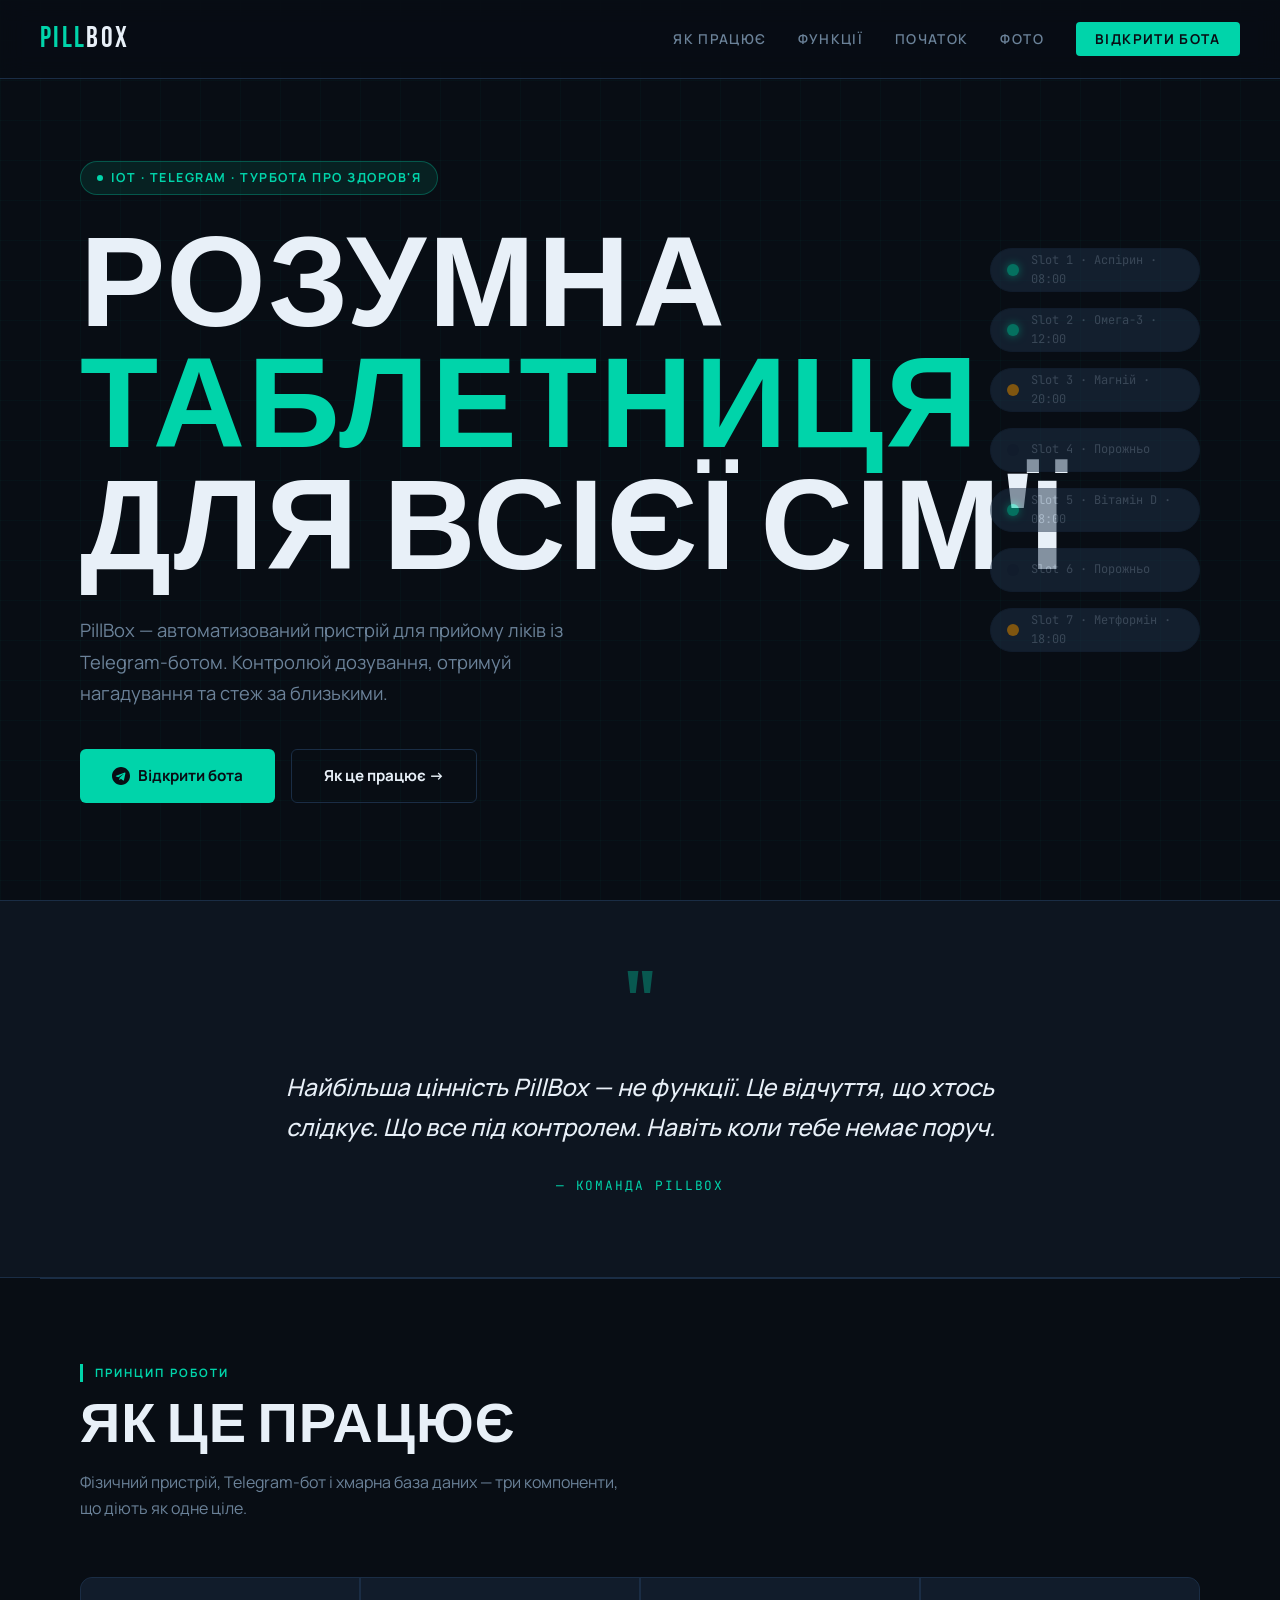
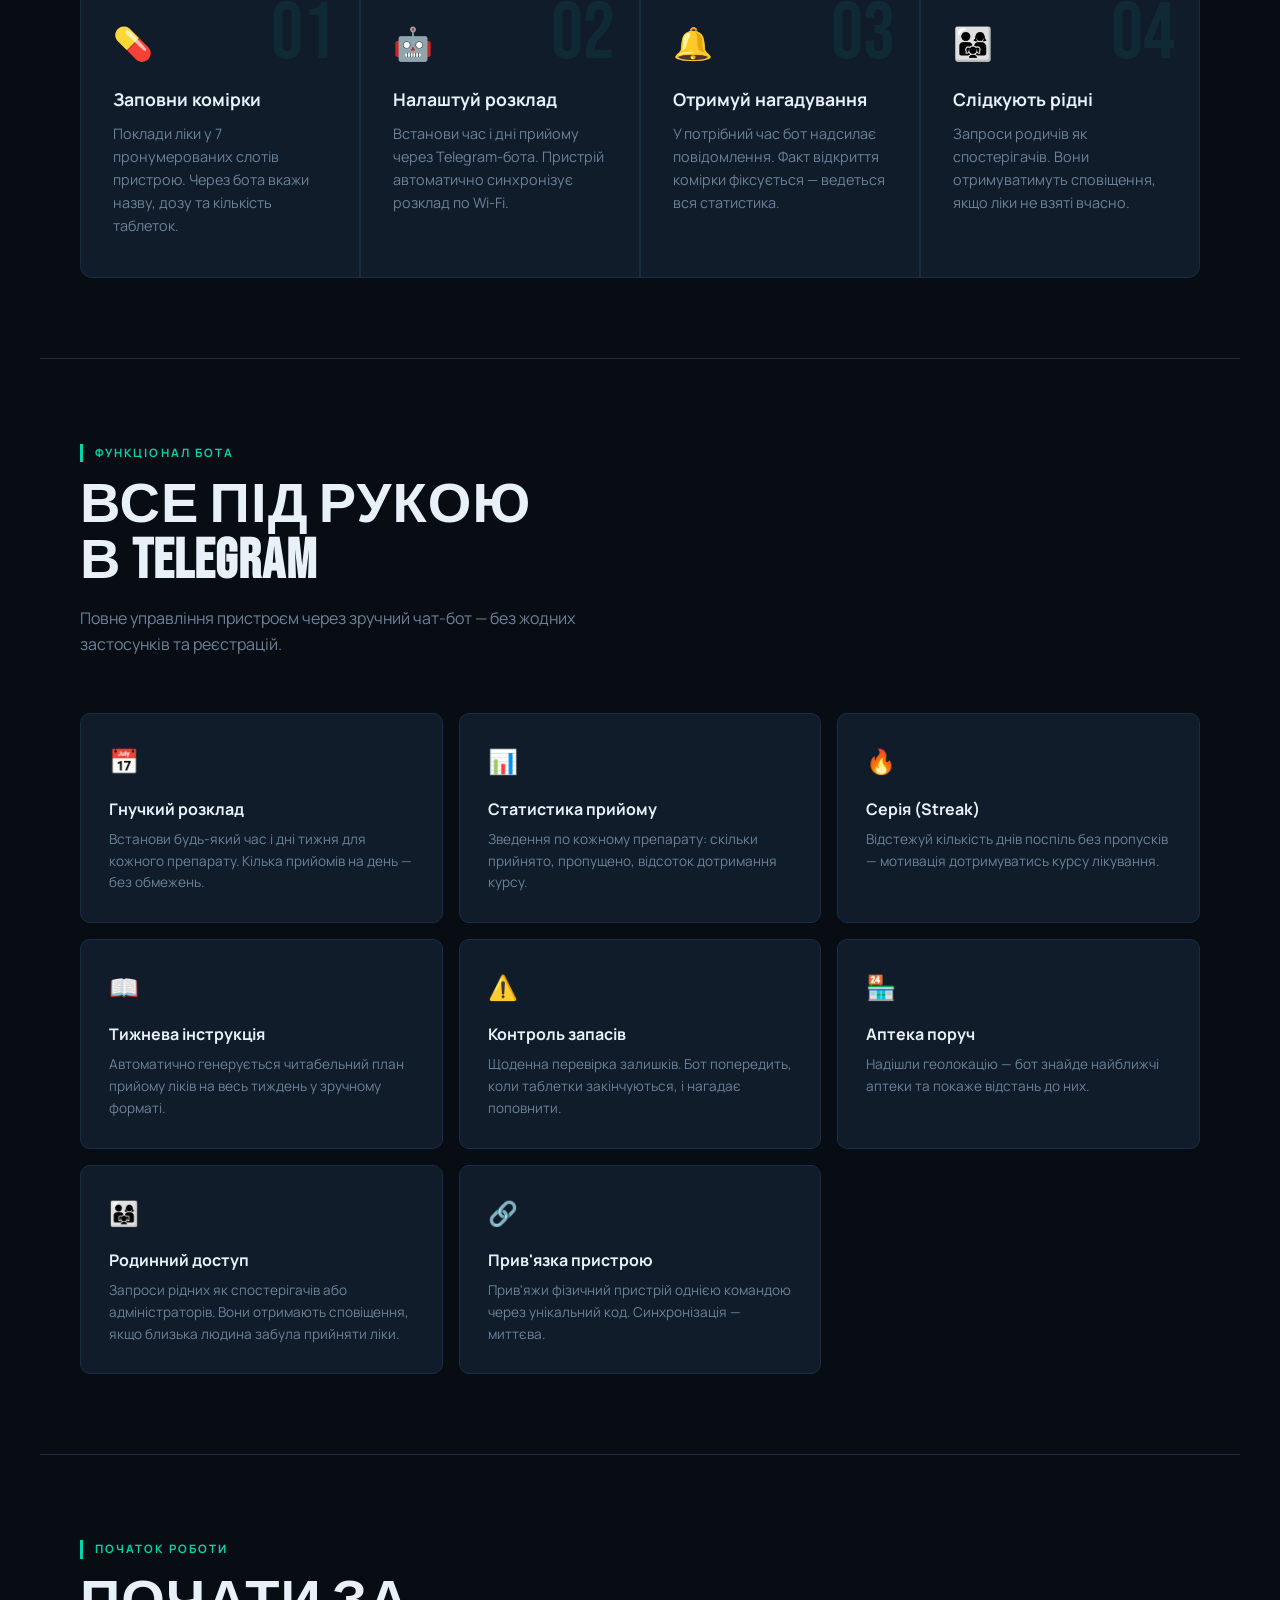
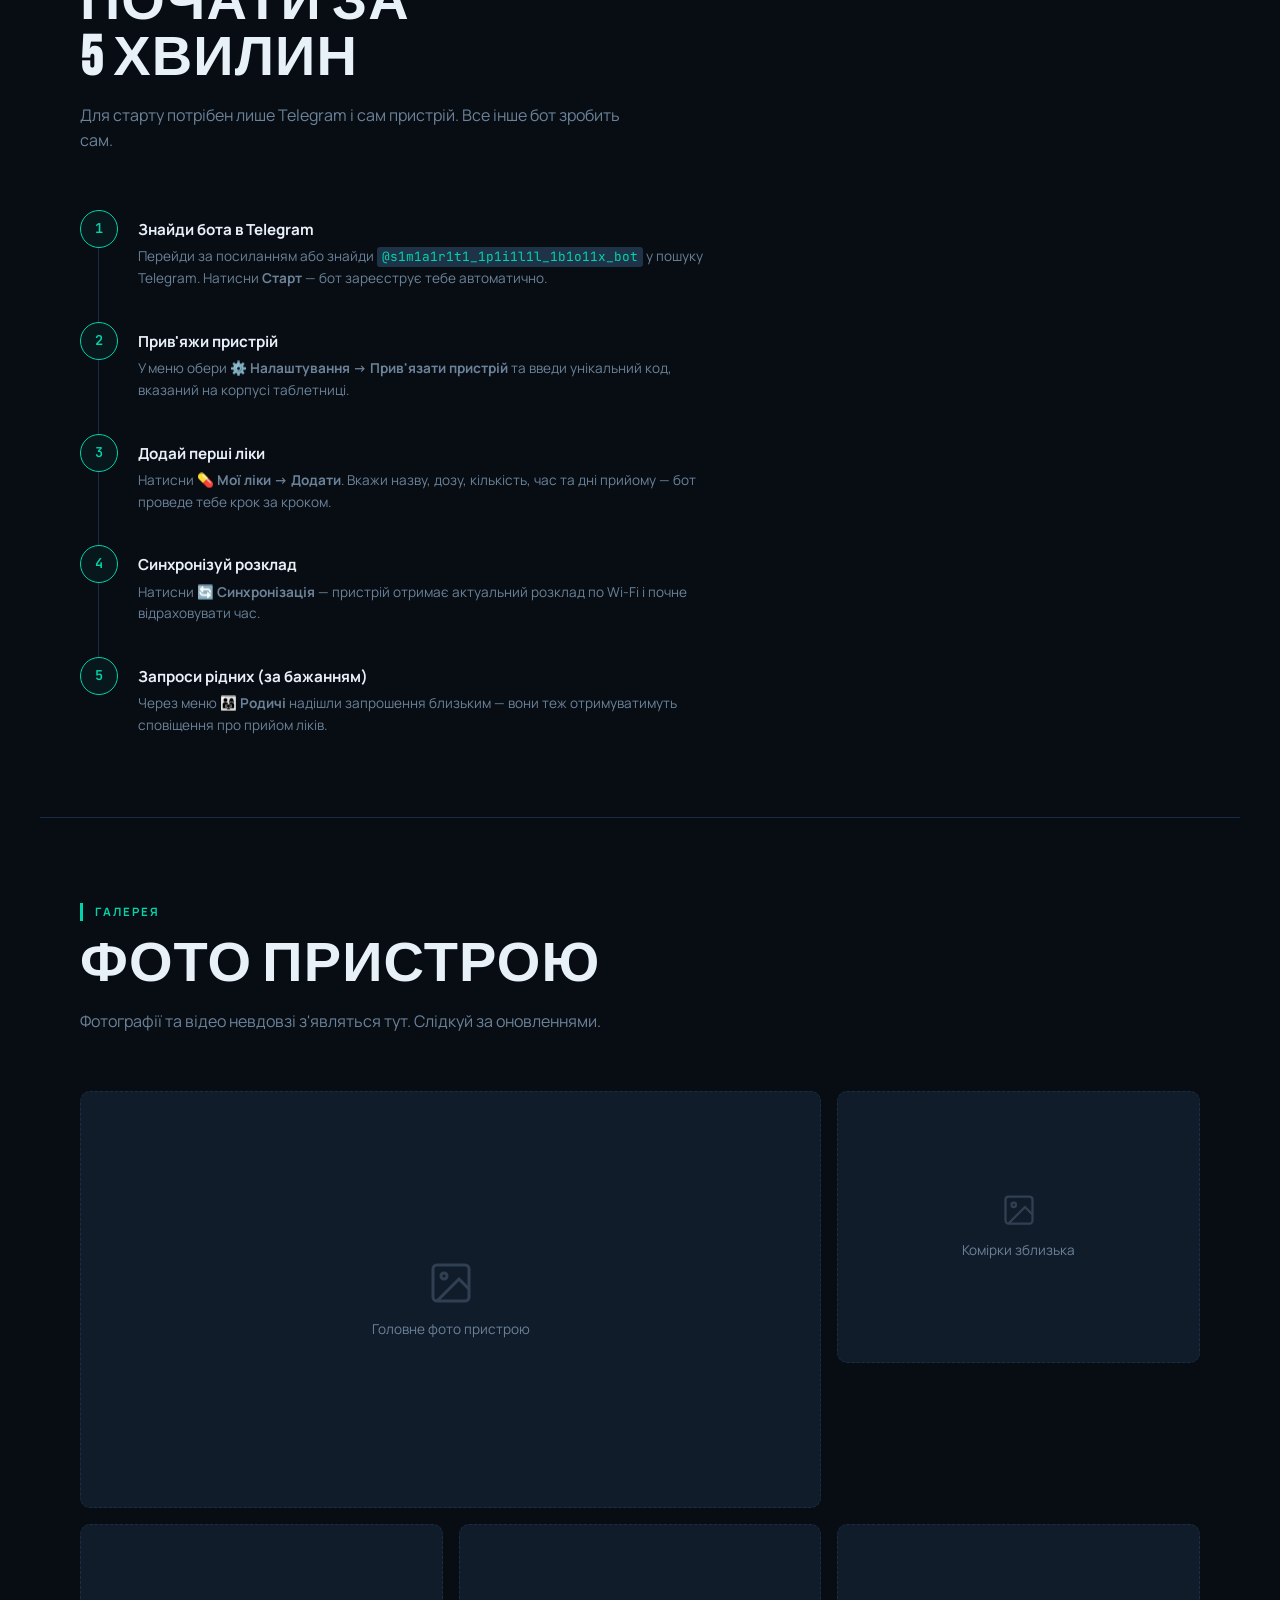
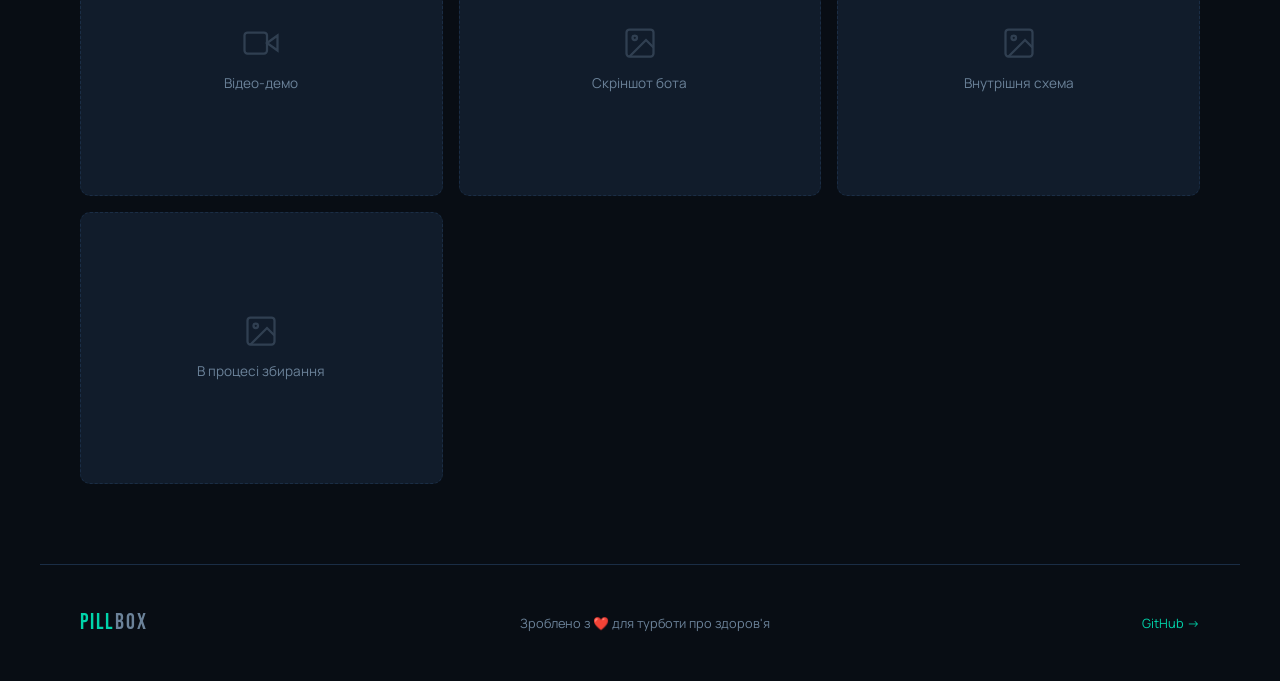
==== index.html @ a568e33c "сайт" ====
<!DOCTYPE html>
<html lang="uk">
<head>
<meta charset="UTF-8">
<meta name="viewport" content="width=device-width, initial-scale=1.0">
<title>PillBox — Розумна таблетниця</title>
<link href="https://fonts.googleapis.com/css2?family=Bebas+Neue&family=Manrope:wght@300;400;500;600;700;800&family=JetBrains+Mono:wght@400;600&display=swap" rel="stylesheet">
<link rel="stylesheet" href="style.css">
</head>
<body>

<!-- NAV -->
<nav>
  <a href="#" class="nav-logo">PILL<span>BOX</span></a>
  <ul>
    <li><a href="#how">Як працює</a></li>
    <li><a href="#features">Функції</a></li>
    <li><a href="#setup">Початок</a></li>
    <li><a href="#gallery">Фото</a></li>
    <li><a href="https://t.me/s1m1a1r1t1_1p1i1l1l_1b1o11x_bot" class="nav-cta">Відкрити бота</a></li>
  </ul>
</nav>

<!-- HERO -->
<div class="hero">
  <div class="hero-badge">IoT · Telegram · Турбота про здоров'я</div>
  <h1>РОЗУМНА<br><span class="accent">ТАБЛЕТНИЦЯ</span><br>ДЛЯ ВСІЄЇ СІМ'Ї</h1>
  <p class="hero-sub">PillBox — автоматизований пристрій для прийому ліків із Telegram-ботом. Контролюй дозування, отримуй нагадування та стеж за близькими.</p>
  <div class="hero-actions">
    <a href="https://t.me/s1m1a1r1t1_1p1i1l1l_1b1o11x_bot" class="btn btn-primary">
      <svg width="18" height="18" viewBox="0 0 24 24" fill="currentColor"><path d="M12 0C5.373 0 0 5.373 0 12s5.373 12 12 12 12-5.373 12-12S18.627 0 12 0zm5.894 8.221l-1.97 9.28c-.145.658-.537.818-1.084.508l-3-2.21-1.447 1.394c-.16.16-.295.295-.605.295l.213-3.053 5.56-5.023c.242-.213-.054-.333-.373-.12l-6.869 4.326-2.96-.924c-.643-.204-.657-.643.136-.953l11.57-4.461c.537-.194 1.006.131.833.941z"/></svg>
      Відкрити бота
    </a>
    <a href="#how" class="btn btn-outline">Як це працює →</a>
  </div>

  <div class="hero-visual">
    <div class="pill-slot"><div class="pill-dot active"></div> Slot 1 · Аспірин · 08:00</div>
    <div class="pill-slot"><div class="pill-dot active"></div> Slot 2 · Омега-3 · 12:00</div>
    <div class="pill-slot"><div class="pill-dot warn"></div> Slot 3 · Магній · 20:00</div>
    <div class="pill-slot"><div class="pill-dot empty"></div> Slot 4 · Порожньо</div>
    <div class="pill-slot"><div class="pill-dot active"></div> Slot 5 · Вітамін D · 08:00</div>
    <div class="pill-slot"><div class="pill-dot empty"></div> Slot 6 · Порожньо</div>
    <div class="pill-slot"><div class="pill-dot warn"></div> Slot 7 · Метформін · 18:00</div>
  </div>
</div>

<!-- QUOTE -->
<div class="quote-section">
  <div class="quote-inner reveal">
    <span class="quote-marks">"</span>
    <p class="quote-text">Найбільша цінність PillBox — не функції. Це відчуття, що хтось слідкує. Що все під контролем. Навіть коли тебе немає поруч.</p>
    <div class="quote-author">— Команда PillBox</div>
  </div>
</div>

<!-- HOW IT WORKS -->
<section id="how">
  <div class="reveal">
    <div class="section-label">Принцип роботи</div>
    <h2 class="section-title">ЯК ЦЕ ПРАЦЮЄ</h2>
    <p class="section-desc">Фізичний пристрій, Telegram-бот і хмарна база даних — три компоненти, що діють як одне ціле.</p>
  </div>
  <div class="steps reveal">
    <div class="step">
      <div class="step-num">01</div>
      <div class="step-icon">💊</div>
      <h3>Заповни комірки</h3>
      <p>Поклади ліки у 7 пронумерованих слотів пристрою. Через бота вкажи назву, дозу та кількість таблеток.</p>
    </div>
    <div class="step">
      <div class="step-num">02</div>
      <div class="step-icon">🤖</div>
      <h3>Налаштуй розклад</h3>
      <p>Встанови час і дні прийому через Telegram-бота. Пристрій автоматично синхронізує розклад по Wi-Fi.</p>
    </div>
    <div class="step">
      <div class="step-num">03</div>
      <div class="step-icon">🔔</div>
      <h3>Отримуй нагадування</h3>
      <p>У потрібний час бот надсилає повідомлення. Факт відкриття комірки фіксується — ведеться вся статистика.</p>
    </div>
    <div class="step">
      <div class="step-num">04</div>
      <div class="step-icon">👨‍👩‍👧</div>
      <h3>Слідкують рідні</h3>
      <p>Запроси родичів як спостерігачів. Вони отримуватимуть сповіщення, якщо ліки не взяті вчасно.</p>
    </div>
  </div>
</section>

<!-- FEATURES -->
<section id="features">
  <div class="reveal">
    <div class="section-label">Функціонал бота</div>
    <h2 class="section-title">ВСЕ ПІД РУКОЮ<br>В TELEGRAM</h2>
    <p class="section-desc">Повне управління пристроєм через зручний чат-бот — без жодних застосунків та реєстрацій.</p>
  </div>
  <div class="features-grid reveal">
    <div class="feature-card">
      <span class="feature-icon">📅</span>
      <h3>Гнучкий розклад</h3>
      <p>Встанови будь-який час і дні тижня для кожного препарату. Кілька прийомів на день — без обмежень.</p>
    </div>
    <div class="feature-card">
      <span class="feature-icon">📊</span>
      <h3>Статистика прийому</h3>
      <p>Зведення по кожному препарату: скільки прийнято, пропущено, відсоток дотримання курсу.</p>
    </div>
    <div class="feature-card">
      <span class="feature-icon">🔥</span>
      <h3>Серія (Streak)</h3>
      <p>Відстежуй кількість днів поспіль без пропусків — мотивація дотримуватись курсу лікування.</p>
    </div>
    <div class="feature-card">
      <span class="feature-icon">📖</span>
      <h3>Тижнева інструкція</h3>
      <p>Автоматично генерується читабельний план прийому ліків на весь тиждень у зручному форматі.</p>
    </div>
    <div class="feature-card">
      <span class="feature-icon">⚠️</span>
      <h3>Контроль запасів</h3>
      <p>Щоденна перевірка залишків. Бот попередить, коли таблетки закінчуються, і нагадає поповнити.</p>
    </div>
    <div class="feature-card">
      <span class="feature-icon">🏪</span>
      <h3>Аптека поруч</h3>
      <p>Надішли геолокацію — бот знайде найближчі аптеки та покаже відстань до них.</p>
    </div>
    <div class="feature-card">
      <span class="feature-icon">👨‍👩‍👧</span>
      <h3>Родинний доступ</h3>
      <p>Запроси рідних як спостерігачів або адміністраторів. Вони отримають сповіщення, якщо близька людина забула прийняти ліки.</p>
    </div>
    <div class="feature-card">
      <span class="feature-icon">🔗</span>
      <h3>Прив'язка пристрою</h3>
      <p>Прив'яжи фізичний пристрій однією командою через унікальний код. Синхронізація — миттєва.</p>
    </div>
  </div>
</section>

<!-- SETUP -->
<section id="setup">
  <div class="reveal">
    <div class="section-label">Початок роботи</div>
    <h2 class="section-title">ПОЧАТИ ЗА<br>5 ХВИЛИН</h2>
    <p class="section-desc">Для старту потрібен лише Telegram і сам пристрій. Все інше бот зробить сам.</p>
  </div>
  <div class="setup-steps reveal">
    <div class="setup-step">
      <div class="setup-num">1</div>
      <div class="setup-content">
        <h4>Знайди бота в Telegram</h4>
        <p>Перейди за посиланням або знайди <code>@s1m1a1r1t1_1p1i1l1l_1b1o11x_bot</code> у пошуку Telegram. Натисни <strong>Старт</strong> — бот зареєструє тебе автоматично.</p>
      </div>
    </div>
    <div class="setup-step">
      <div class="setup-num">2</div>
      <div class="setup-content">
        <h4>Прив'яжи пристрій</h4>
        <p>У меню обери <strong>⚙️ Налаштування → Прив'язати пристрій</strong> та введи унікальний код, вказаний на корпусі таблетниці.</p>
      </div>
    </div>
    <div class="setup-step">
      <div class="setup-num">3</div>
      <div class="setup-content">
        <h4>Додай перші ліки</h4>
        <p>Натисни <strong>💊 Мої ліки → Додати</strong>. Вкажи назву, дозу, кількість, час та дні прийому — бот проведе тебе крок за кроком.</p>
      </div>
    </div>
    <div class="setup-step">
      <div class="setup-num">4</div>
      <div class="setup-content">
        <h4>Синхронізуй розклад</h4>
        <p>Натисни <strong>🔄 Синхронізація</strong> — пристрій отримає актуальний розклад по Wi-Fi і почне відраховувати час.</p>
      </div>
    </div>
    <div class="setup-step">
      <div class="setup-num">5</div>
      <div class="setup-content">
        <h4>Запроси рідних (за бажанням)</h4>
        <p>Через меню <strong>👨‍👩‍👧 Родичі</strong> надішли запрошення близьким — вони теж отримуватимуть сповіщення про прийом ліків.</p>
      </div>
    </div>
  </div>
</section>

<!-- GALLERY -->
<section id="gallery">
  <div class="reveal">
    <div class="section-label">Галерея</div>
    <h2 class="section-title">ФОТО ПРИСТРОЮ</h2>
    <p class="section-desc">Фотографії та відео невдовзі з'являться тут. Слідкуй за оновленнями.</p>
  </div>
  <div class="gallery-grid reveal">
    <div class="gallery-item wide">
      <svg width="48" height="48" viewBox="0 0 24 24" fill="none" stroke="currentColor" stroke-width="1.5"><rect x="3" y="3" width="18" height="18" rx="2"/><circle cx="8.5" cy="8.5" r="1.5"/><path d="M21 15l-5-5L5 21"/></svg>
      Головне фото пристрою
    </div>
    <div class="gallery-item">
      <svg width="36" height="36" viewBox="0 0 24 24" fill="none" stroke="currentColor" stroke-width="1.5"><rect x="3" y="3" width="18" height="18" rx="2"/><circle cx="8.5" cy="8.5" r="1.5"/><path d="M21 15l-5-5L5 21"/></svg>
      Комірки зблизька
    </div>
    <div class="gallery-item">
      <svg width="36" height="36" viewBox="0 0 24 24" fill="none" stroke="currentColor" stroke-width="1.5"><polygon points="23 7 16 12 23 17 23 7"/><rect x="1" y="5" width="15" height="14" rx="2"/></svg>
      Відео-демо
    </div>
    <div class="gallery-item">
      <svg width="36" height="36" viewBox="0 0 24 24" fill="none" stroke="currentColor" stroke-width="1.5"><rect x="3" y="3" width="18" height="18" rx="2"/><circle cx="8.5" cy="8.5" r="1.5"/><path d="M21 15l-5-5L5 21"/></svg>
      Скріншот бота
    </div>
    <div class="gallery-item">
      <svg width="36" height="36" viewBox="0 0 24 24" fill="none" stroke="currentColor" stroke-width="1.5"><rect x="3" y="3" width="18" height="18" rx="2"/><circle cx="8.5" cy="8.5" r="1.5"/><path d="M21 15l-5-5L5 21"/></svg>
      Внутрішня схема
    </div>
    <div class="gallery-item">
      <svg width="36" height="36" viewBox="0 0 24 24" fill="none" stroke="currentColor" stroke-width="1.5"><rect x="3" y="3" width="18" height="18" rx="2"/><circle cx="8.5" cy="8.5" r="1.5"/><path d="M21 15l-5-5L5 21"/></svg>
      В процесі збирання
    </div>
  </div>
</section>

<!-- FOOTER -->
<footer>
  <div class="footer-logo">PILL<span>BOX</span></div>
  <p>Зроблено з ❤️ для турботи про здоров'я</p>
  <p><a href="https://github.com/Den611/Pill_box">GitHub →</a></p>
</footer>

<script src="script.js" defer></script>
</body>
</html>
---- style.css ----
:root {
  --bg:        #080d14;
  --surface:   #0d1520;
  --card:      #111c2b;
  --border:    #1a2d45;
  --teal:      #00d4aa;
  --teal-dim:  #009e7f;
  --text:      #e8f0f8;
  --muted:     #6b8299;
  --pill:      #1e3248;
}

*, *::before, *::after { box-sizing: border-box; margin: 0; padding: 0; }
html { scroll-behavior: smooth; }

body {
  background: var(--bg);
  color: var(--text);
  font-family: 'Manrope', sans-serif;
  font-weight: 400;
  line-height: 1.6;
  overflow-x: hidden;
}

body::before {
  content: '';
  position: fixed;
  inset: 0;
  background-image:
    linear-gradient(rgba(0,212,170,0.03) 1px, transparent 1px),
    linear-gradient(90deg, rgba(0,212,170,0.03) 1px, transparent 1px);
  background-size: 40px 40px;
  pointer-events: none;
  z-index: 0;
}

/* NAV */
nav {
  position: fixed;
  top: 0; left: 0; right: 0;
  z-index: 100;
  display: flex;
  align-items: center;
  justify-content: space-between;
  padding: 1rem 2.5rem;
  background: rgba(8,13,20,0.85);
  backdrop-filter: blur(12px);
  border-bottom: 1px solid var(--border);
}
.nav-logo { font-family: 'Bebas Neue', sans-serif; font-size: 1.8rem; letter-spacing: 0.08em; color: var(--teal); text-decoration: none; }
.nav-logo span { color: var(--text); }
nav ul { display: flex; gap: 2rem; list-style: none; }
nav ul a { color: var(--muted); text-decoration: none; font-size: 0.85rem; font-weight: 600; text-transform: uppercase; letter-spacing: 0.1em; transition: color .2s; }
nav ul a:hover { color: var(--teal); }
.nav-cta { background: var(--teal); color: var(--bg) !important; padding: 0.5rem 1.2rem; border-radius: 4px; font-weight: 700 !important; }
.nav-cta:hover { background: var(--teal-dim) !important; color: var(--bg) !important; }

/* HERO */
.hero {
  position: relative;
  z-index: 1;
  min-height: 100vh;
  display: flex;
  flex-direction: column;
  justify-content: center;
  padding: 8rem 2.5rem 4rem;
  max-width: 1200px;
  margin: 0 auto;
}

.hero-badge {
  display: inline-flex;
  align-items: center;
  gap: 0.5rem;
  background: rgba(0,212,170,0.1);
  border: 1px solid rgba(0,212,170,0.3);
  color: var(--teal);
  padding: 0.35rem 1rem;
  border-radius: 100px;
  font-size: 0.78rem;
  font-weight: 700;
  letter-spacing: 0.12em;
  text-transform: uppercase;
  margin-bottom: 2rem;
  width: fit-content;
  animation: fadeUp 0.6s ease both;
}
.hero-badge::before { content: ''; width: 6px; height: 6px; border-radius: 50%; background: var(--teal); animation: pulse 2s infinite; }

@keyframes pulse { 0%, 100% { opacity: 1; transform: scale(1); } 50% { opacity: 0.5; transform: scale(1.4); } }

.hero h1 { font-family: 'Bebas Neue', sans-serif; font-size: clamp(4rem, 10vw, 8rem); line-height: 0.95; letter-spacing: 0.02em; margin-bottom: 1.5rem; animation: fadeUp 0.6s 0.1s ease both; }
.hero h1 .accent { color: var(--teal); }
.hero-sub { font-size: 1.15rem; color: var(--muted); max-width: 520px; line-height: 1.7; margin-bottom: 2.5rem; animation: fadeUp 0.6s 0.2s ease both; }
.hero-actions { display: flex; gap: 1rem; flex-wrap: wrap; animation: fadeUp 0.6s 0.3s ease both; }

.btn { display: inline-flex; align-items: center; gap: 0.5rem; padding: 0.85rem 2rem; border-radius: 6px; font-family: 'Manrope', sans-serif; font-weight: 700; font-size: 0.95rem; text-decoration: none; transition: all .2s; cursor: pointer; border: none; }
.btn-primary { background: var(--teal); color: var(--bg); }
.btn-primary:hover { background: var(--teal-dim); transform: translateY(-2px); box-shadow: 0 8px 30px rgba(0,212,170,0.3); }
.btn-outline { background: transparent; color: var(--text); border: 1px solid var(--border); }
.btn-outline:hover { border-color: var(--teal); color: var(--teal); transform: translateY(-2px); }

.hero-visual { position: absolute; right: 2.5rem; top: 50%; transform: translateY(-50%); display: flex; flex-direction: column; gap: 1rem; opacity: 0.5; animation: float 6s ease-in-out infinite; }
@keyframes float { 0%, 100% { transform: translateY(-50%) translateX(0); } 50% { transform: translateY(-52%) translateX(-8px); } }

.pill-slot { width: 210px; height: 44px; border-radius: 22px; border: 1px solid var(--border); background: var(--pill); display: flex; align-items: center; padding: 0 1rem; gap: 0.75rem; font-family: 'JetBrains Mono', monospace; font-size: 0.75rem; color: var(--muted); }
.pill-dot { width: 12px; height: 12px; border-radius: 50%; flex-shrink: 0; }
.pill-dot.active { background: var(--teal); box-shadow: 0 0 8px var(--teal); }
.pill-dot.warn   { background: #f59e0b; }
.pill-dot.empty  { background: var(--border); }

@keyframes fadeUp { from { opacity: 0; transform: translateY(20px); } to { opacity: 1; transform: translateY(0); } }

/* QUOTE */
.quote-section {
  position: relative;
  z-index: 1;
  background: var(--surface);
  border-top: 1px solid var(--border);
  border-bottom: 1px solid var(--border);
  padding: 5rem 2.5rem;
}
.quote-inner { max-width: 800px; margin: 0 auto; text-align: center; }
.quote-marks { font-family: 'Bebas Neue', sans-serif; font-size: 6rem; color: var(--teal); line-height: 0.6; opacity: 0.35; display: block; margin-bottom: 1.75rem; }
.quote-text { font-size: clamp(1.15rem, 2.5vw, 1.5rem); font-weight: 500; font-style: italic; line-height: 1.7; color: var(--text); margin-bottom: 1.75rem; }
.quote-author { font-family: 'JetBrains Mono', monospace; font-size: 0.8rem; color: var(--teal); letter-spacing: 0.15em; text-transform: uppercase; }

/* SECTIONS */
section { position: relative; z-index: 1; max-width: 1200px; margin: 0 auto; padding: 5rem 2.5rem; }

.section-label {
  display: inline-block;
  font-size: 0.72rem;
  font-weight: 700;
  letter-spacing: 0.18em;
  text-transform: uppercase;
  color: var(--teal);
  border-left: 3px solid var(--teal);
  padding-left: 0.75rem;
  margin-bottom: 1rem;
}
.section-title { font-family: 'Bebas Neue', sans-serif; font-size: clamp(2.2rem, 5vw, 3.5rem); line-height: 1; margin-bottom: 1rem; letter-spacing: 0.02em; }
.section-desc { color: var(--muted); max-width: 560px; font-size: 1rem; margin-bottom: 3.5rem; }

/* HOW IT WORKS */
#how { border-top: 1px solid var(--border); }
.steps { display: grid; grid-template-columns: repeat(auto-fit, minmax(240px, 1fr)); gap: 1.5px; background: var(--border); border: 1px solid var(--border); border-radius: 12px; overflow: hidden; }
.step { background: var(--card); padding: 2.5rem 2rem; position: relative; transition: background .2s; }
.step:hover { background: var(--surface); }
.step-num { font-family: 'Bebas Neue', sans-serif; font-size: 5rem; color: rgba(0,212,170,0.08); line-height: 1; position: absolute; top: 1rem; right: 1.5rem; }
.step-icon { font-size: 2rem; margin-bottom: 1rem; }
.step h3 { font-size: 1.1rem; font-weight: 700; margin-bottom: 0.5rem; }
.step p { font-size: 0.9rem; color: var(--muted); line-height: 1.6; }

/* FEATURES */
#features { border-top: 1px solid var(--border); }
.features-grid { display: grid; grid-template-columns: repeat(auto-fill, minmax(280px, 1fr)); gap: 1rem; }
.feature-card { background: var(--card); border: 1px solid var(--border); border-radius: 10px; padding: 1.75rem; transition: border-color .2s, transform .2s; position: relative; overflow: hidden; }
.feature-card::before { content: ''; position: absolute; inset: 0; background: linear-gradient(135deg, rgba(0,212,170,0.04), transparent 60%); opacity: 0; transition: opacity .2s; }
.feature-card:hover { border-color: rgba(0,212,170,0.35); transform: translateY(-3px); }
.feature-card:hover::before { opacity: 1; }
.feature-icon { font-size: 1.5rem; margin-bottom: 1rem; display: block; }
.feature-card h3 { font-size: 1rem; font-weight: 700; margin-bottom: 0.4rem; }
.feature-card p { font-size: 0.85rem; color: var(--muted); line-height: 1.6; }

/* SETUP */
#setup { border-top: 1px solid var(--border); }
.setup-steps { display: flex; flex-direction: column; gap: 0; max-width: 640px; }
.setup-step { display: flex; gap: 1.25rem; position: relative; padding-bottom: 2rem; }
.setup-step:last-child { padding-bottom: 0; }
.setup-step::before { content: ''; position: absolute; left: 18px; top: 38px; bottom: 0; width: 1px; background: var(--border); }
.setup-step:last-child::before { display: none; }
.setup-num { width: 38px; height: 38px; border-radius: 50%; border: 1px solid var(--teal); color: var(--teal); display: flex; align-items: center; justify-content: center; font-family: 'JetBrains Mono', monospace; font-size: 0.85rem; font-weight: 600; flex-shrink: 0; background: rgba(0,212,170,0.05); }
.setup-content h4 { font-size: 0.95rem; font-weight: 700; margin-bottom: 0.25rem; margin-top: 0.5rem; }
.setup-content p { font-size: 0.85rem; color: var(--muted); line-height: 1.6; }
.setup-content code { font-family: 'JetBrains Mono', monospace; background: var(--pill); color: var(--teal); padding: 0.1em 0.4em; border-radius: 3px; font-size: 0.8rem; word-break: break-all; }

/* GALLERY */
#gallery { border-top: 1px solid var(--border); }
.gallery-grid { display: grid; grid-template-columns: repeat(3, 1fr); gap: 1rem; }
.gallery-item { aspect-ratio: 4/3; background: var(--card); border: 1px dashed var(--border); border-radius: 10px; display: flex; flex-direction: column; align-items: center; justify-content: center; gap: 0.75rem; color: var(--muted); font-size: 0.85rem; transition: border-color .2s; cursor: pointer; text-align: center; padding: 1rem; position: relative; overflow: hidden; }
.gallery-item:hover { border-color: var(--teal); color: var(--teal); }
.gallery-item svg { opacity: 0.35; z-index: 1; }
.gallery-item img { position: absolute; inset: 0; width: 100%; height: 100%; object-fit: cover; border-radius: 10px; z-index: 2; border: none; }
.gallery-item.wide { grid-column: span 2; aspect-ratio: 16/9; }

/* FOOTER */
footer { position: relative; z-index: 1; border-top: 1px solid var(--border); padding: 2.5rem; display: flex; align-items: center; justify-content: space-between; max-width: 1200px; margin: 0 auto; flex-wrap: wrap; gap: 1rem; }
.footer-logo { font-family: 'Bebas Neue', sans-serif; font-size: 1.4rem; color: var(--teal); letter-spacing: 0.08em; }
.footer-logo span { color: var(--muted); }
footer p { font-size: 0.8rem; color: var(--muted); }
footer a { color: var(--teal); text-decoration: none; }

/* REVEAL */
.reveal { opacity: 0; transform: translateY(24px); transition: opacity 0.6s ease, transform 0.6s ease; }
.reveal.visible { opacity: 1; transform: translateY(0); }

@media (max-width: 768px) {
  .hero-visual { display: none; }
  nav ul { display: none; }
  .gallery-grid { grid-template-columns: 1fr; }
  .gallery-item.wide { grid-column: span 1; }
}
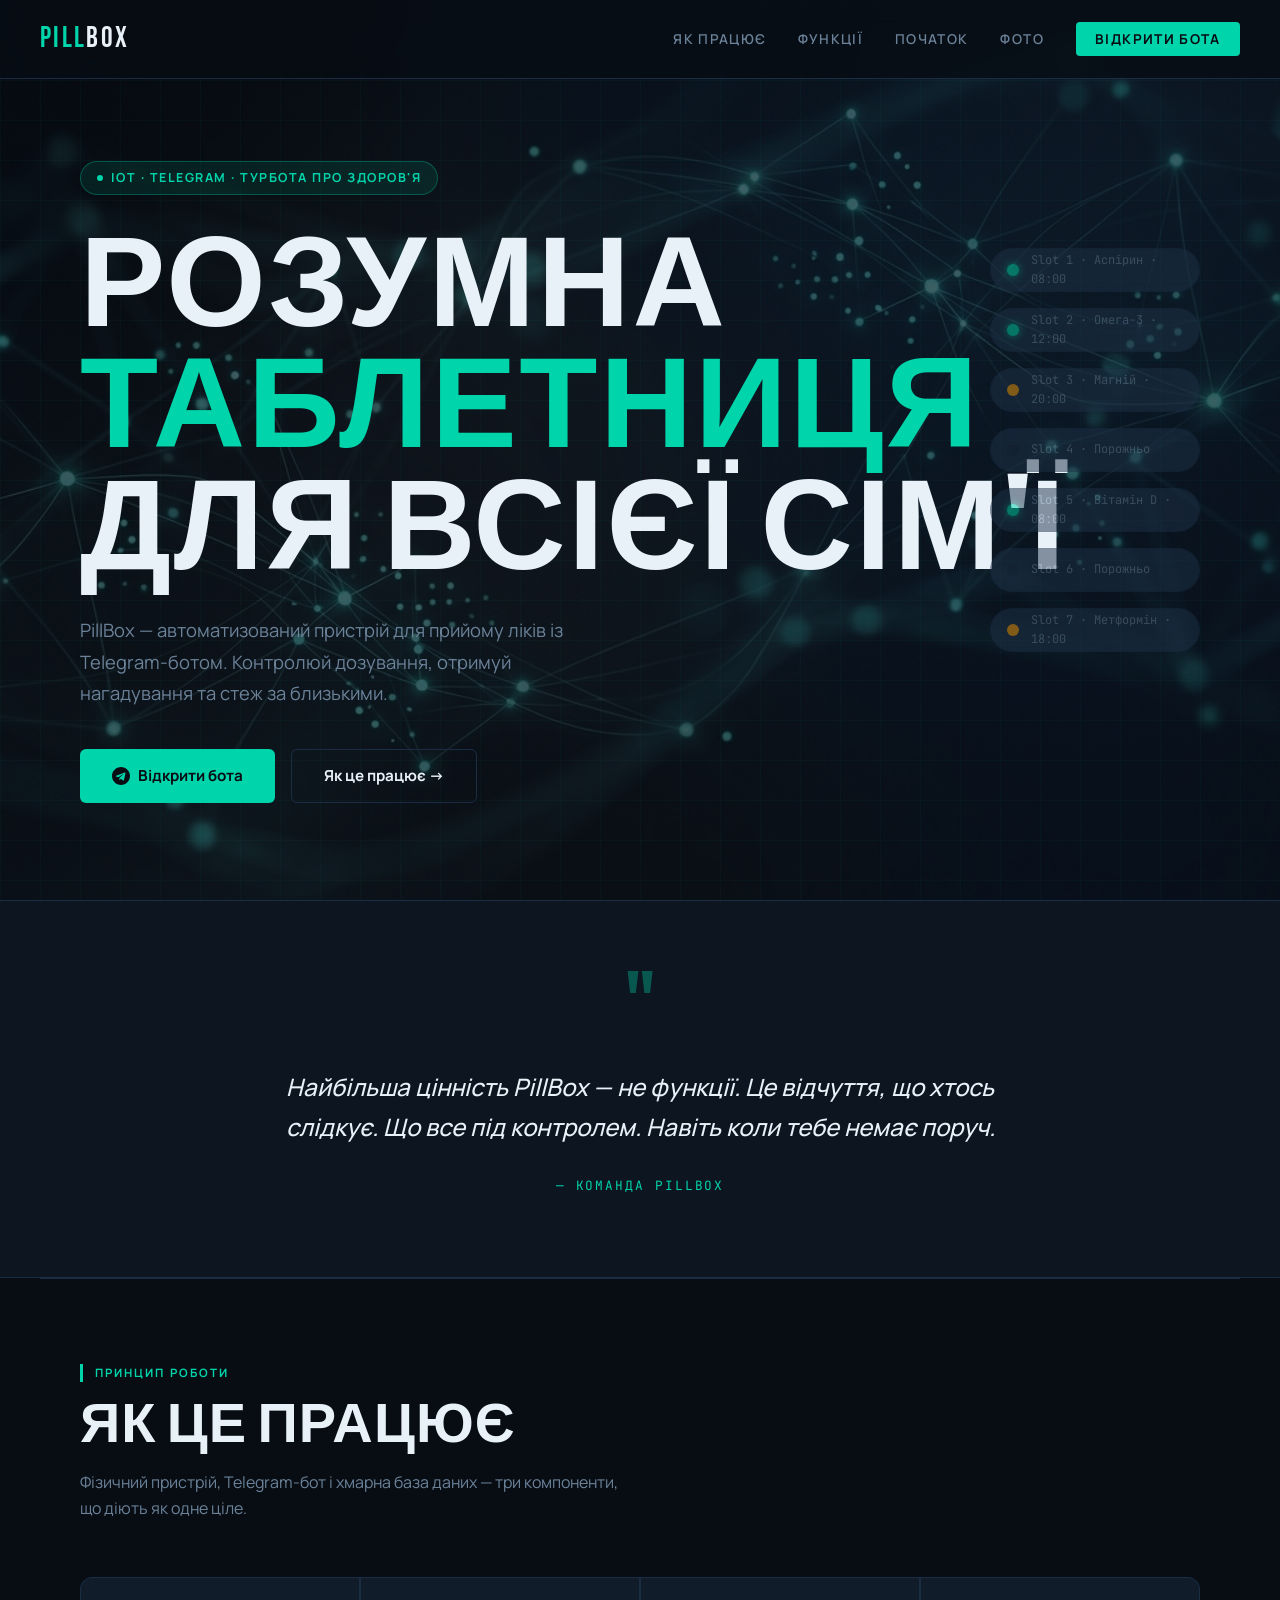
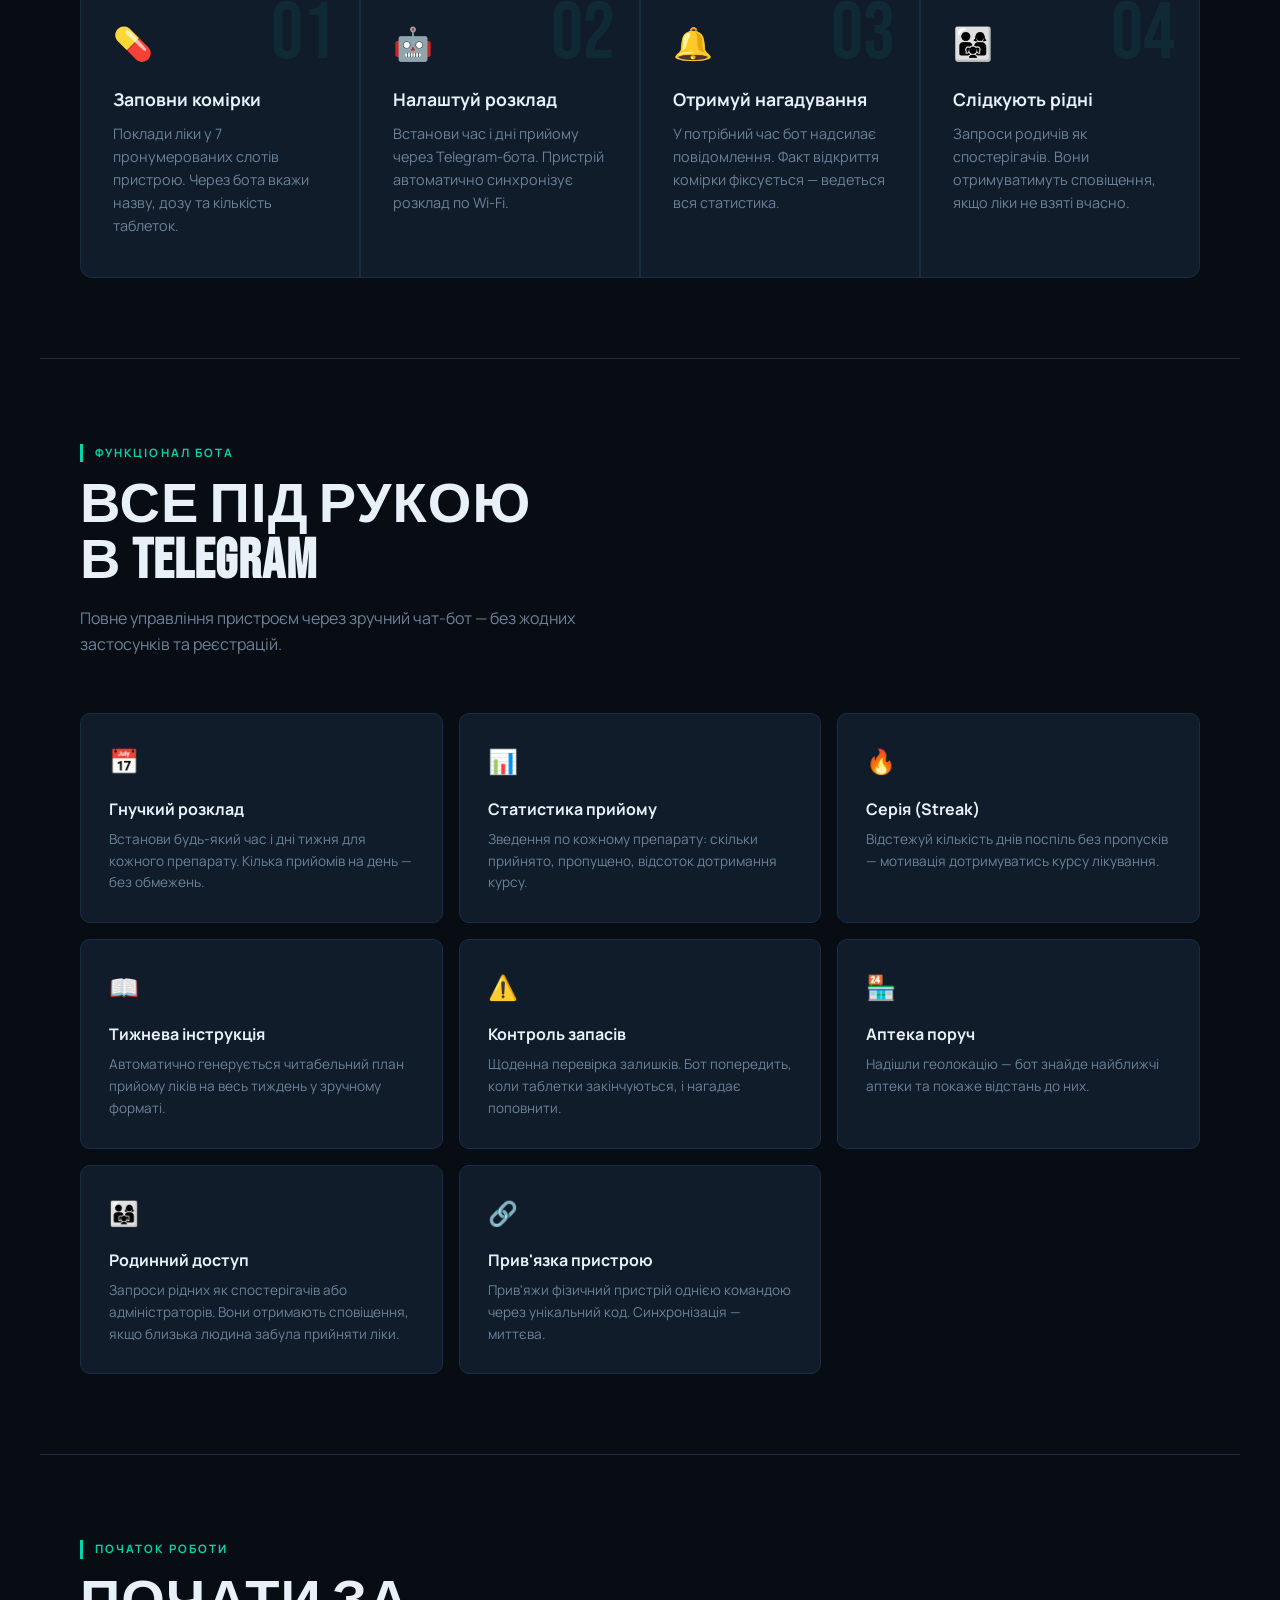
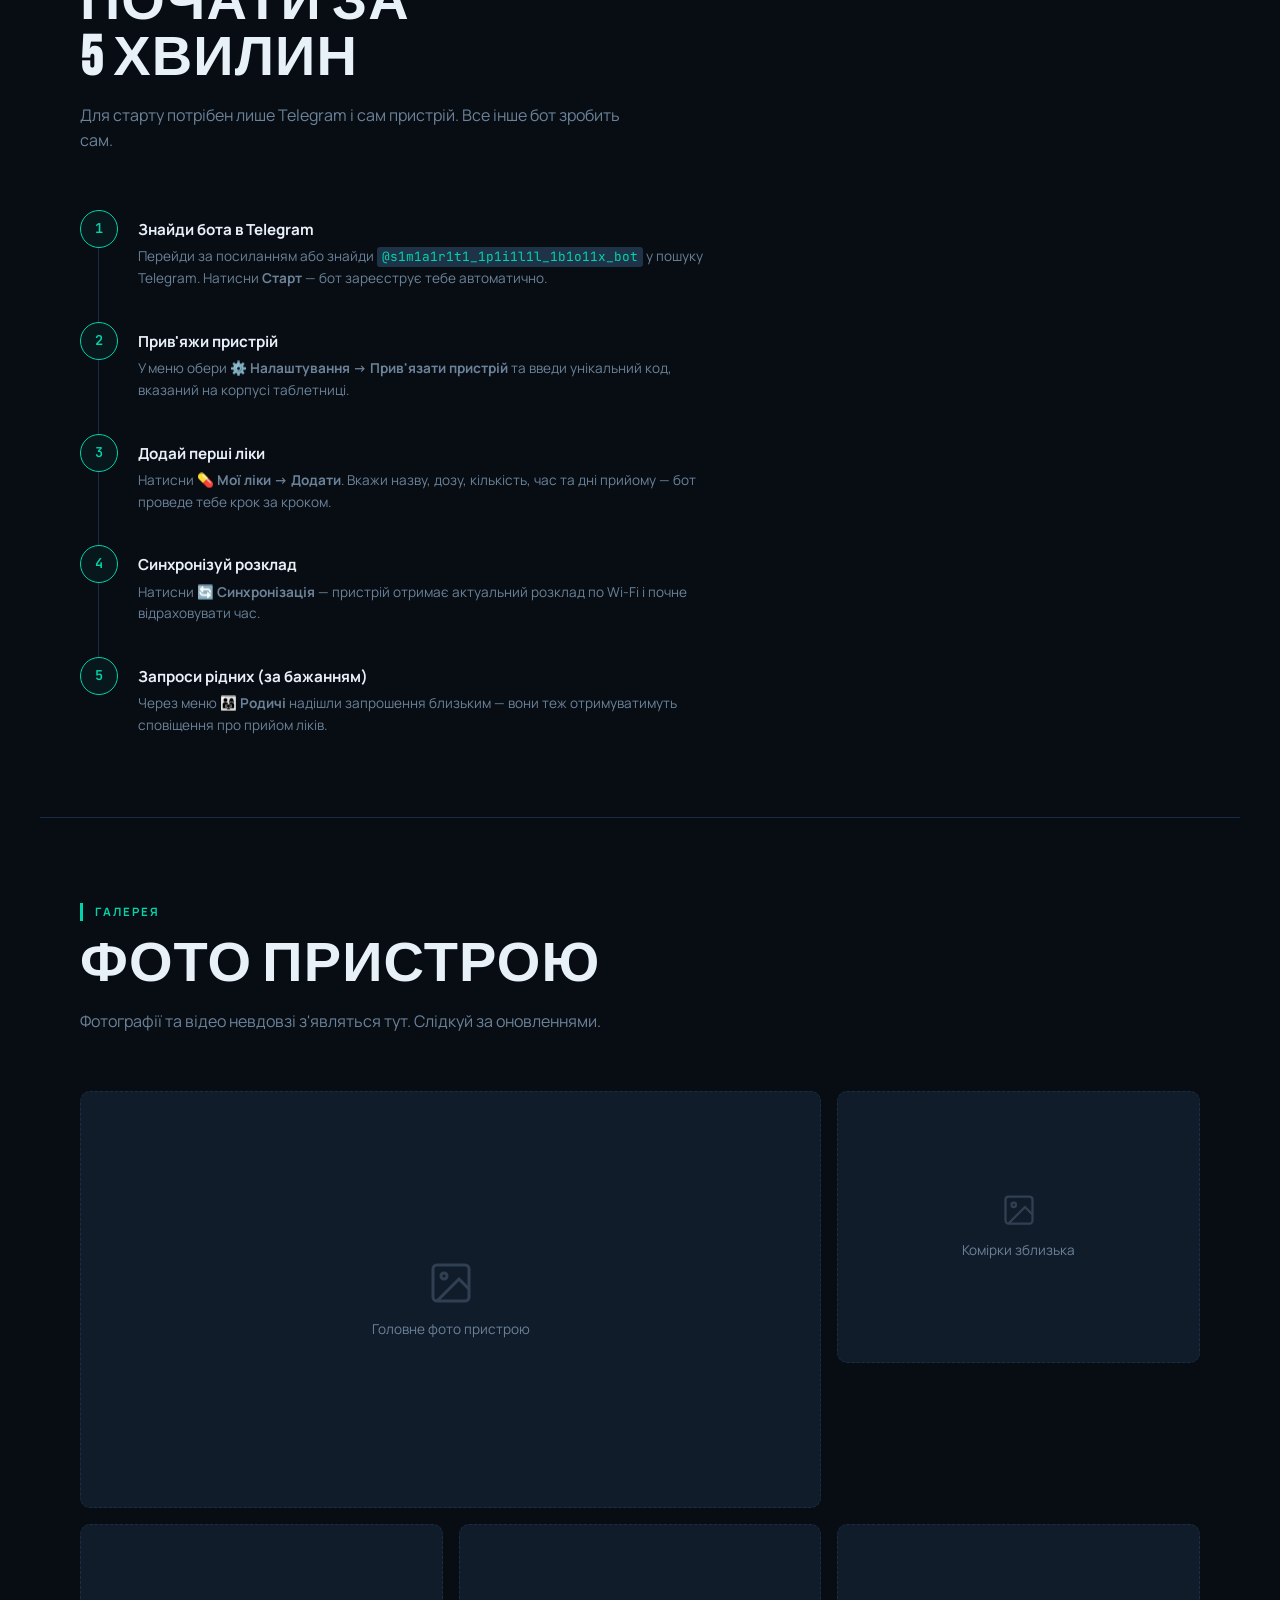
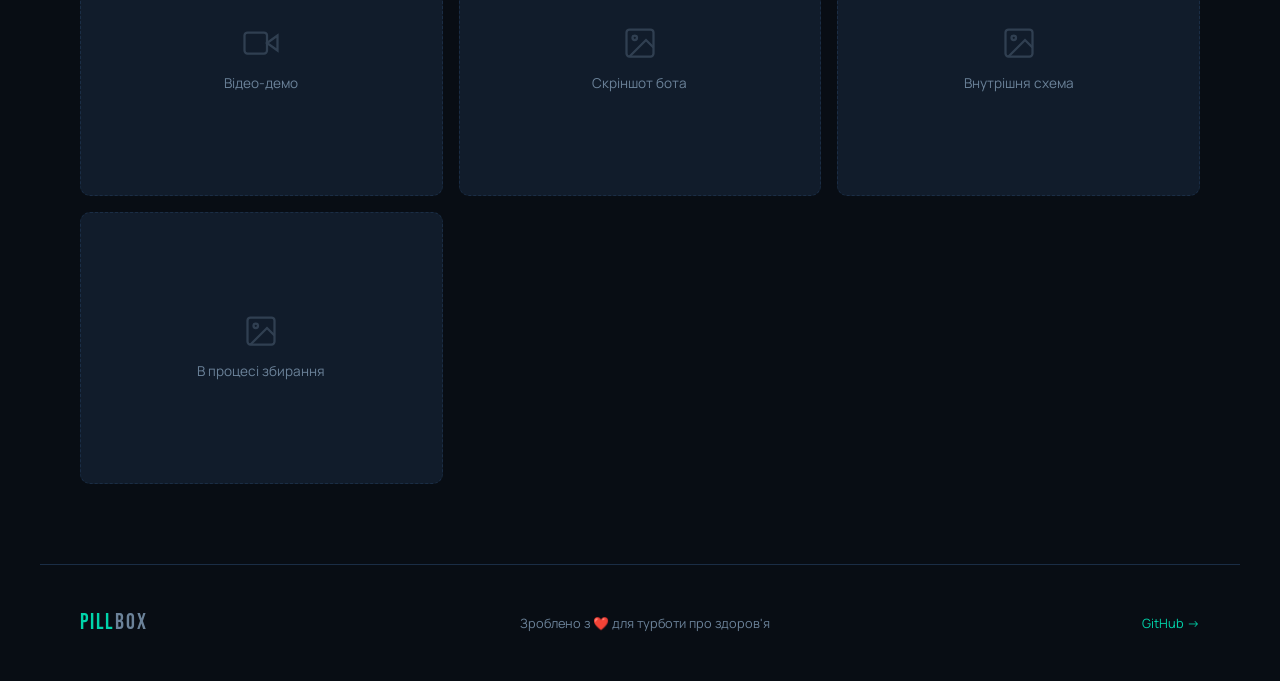
==== commit fbcbfb95: "," ====
--- a/index.html
+++ b/index.html
@@ -3,7 +3,15 @@
 <head>
 <meta charset="UTF-8">
 <meta name="viewport" content="width=device-width, initial-scale=1.0">
-<title>PillBox — Розумна таблетниця</title>
+<title>PillBox — Розумна таблетниця для прийому ліків з Telegram-ботом</title>
+<meta name="description" content="PillBox — автоматизований пристрій для прийому ліків із Telegram-ботом. Контролюй дозування, отримуй нагадування по розкладу та стеж за здоров'ям близьких.">
+<meta name="keywords" content="розумна таблетниця, смарт таблетниця, прийом ліків, нагадування про ліки, telegram бот для ліків, розумна аптечка, здоров'я, iot">
+<meta name="author" content="PillBox Team">
+<meta property="og:title" content="PillBox — Розумна таблетниця">
+<meta property="og:description" content="Автоматизований пристрій для прийому ліків із Telegram-ботом. Контролюй дозування та отримуй нагадування.">
+<meta property="og:type" content="website">
+<meta property="og:url" content="https://den611.github.io/Pill_box/">
+<meta property="og:image" content="https://den611.github.io/Pill_box/images/bg.png">
 <link href="https://fonts.googleapis.com/css2?family=Bebas+Neue&family=Manrope:wght@300;400;500;600;700;800&family=JetBrains+Mono:wght@400;600&display=swap" rel="stylesheet">
 <link rel="stylesheet" href="style.css">
 </head>
--- a/style.css
+++ b/style.css
@@ -14,7 +14,8 @@
 html { scroll-behavior: smooth; }
 
 body {
-  background: var(--bg);
+  background: var(--bg) url('images/bg.png') no-repeat center center fixed;
+  background-size: cover;
   color: var(--text);
   font-family: 'Manrope', sans-serif;
   font-weight: 400;
@@ -26,6 +27,7 @@
   content: '';
   position: fixed;
   inset: 0;
+  background-color: rgba(8, 13, 20, 0.65);
   background-image:
     linear-gradient(rgba(0,212,170,0.03) 1px, transparent 1px),
     linear-gradient(90deg, rgba(0,212,170,0.03) 1px, transparent 1px);
@@ -195,9 +197,28 @@
 .reveal { opacity: 0; transform: translateY(24px); transition: opacity 0.6s ease, transform 0.6s ease; }
 .reveal.visible { opacity: 1; transform: translateY(0); }
 
-@media (max-width: 768px) {
-  .hero-visual { display: none; }
-  nav ul { display: none; }
-  .gallery-grid { grid-template-columns: 1fr; }
-  .gallery-item.wide { grid-column: span 1; }
-}
+  @media (max-width: 768px) {
+    nav { padding: 1rem 1.5rem; }
+    nav ul { display: none; }
+    .nav-logo { font-size: 1.6rem; }
+
+    .hero { padding: 7rem 1.5rem 4rem; text-align: center; align-items: center; }
+    .hero-badge { margin-left: auto; margin-right: auto; }
+    .hero h1 { font-size: clamp(3rem, 13vw, 4rem); }
+    .hero-sub { text-align: center; }
+    .hero-actions { justify-content: center; }
+    .hero-visual { display: none; }
+
+    .quote-section, section { padding: 4rem 1.5rem; }
+    .quote-text { font-size: 1.25rem; }
+
+    .steps { grid-template-columns: 1fr; }
+    .step { padding: 2rem 1.5rem; }
+
+    .features-grid { grid-template-columns: 1fr; }
+
+    .gallery-grid { grid-template-columns: 1fr; }
+    .gallery-item.wide { grid-column: span 1; aspect-ratio: 4/3; }
+
+    footer { padding: 2.5rem 1.5rem; flex-direction: column; align-items: center; text-align: center; gap: 1rem; }
+  }
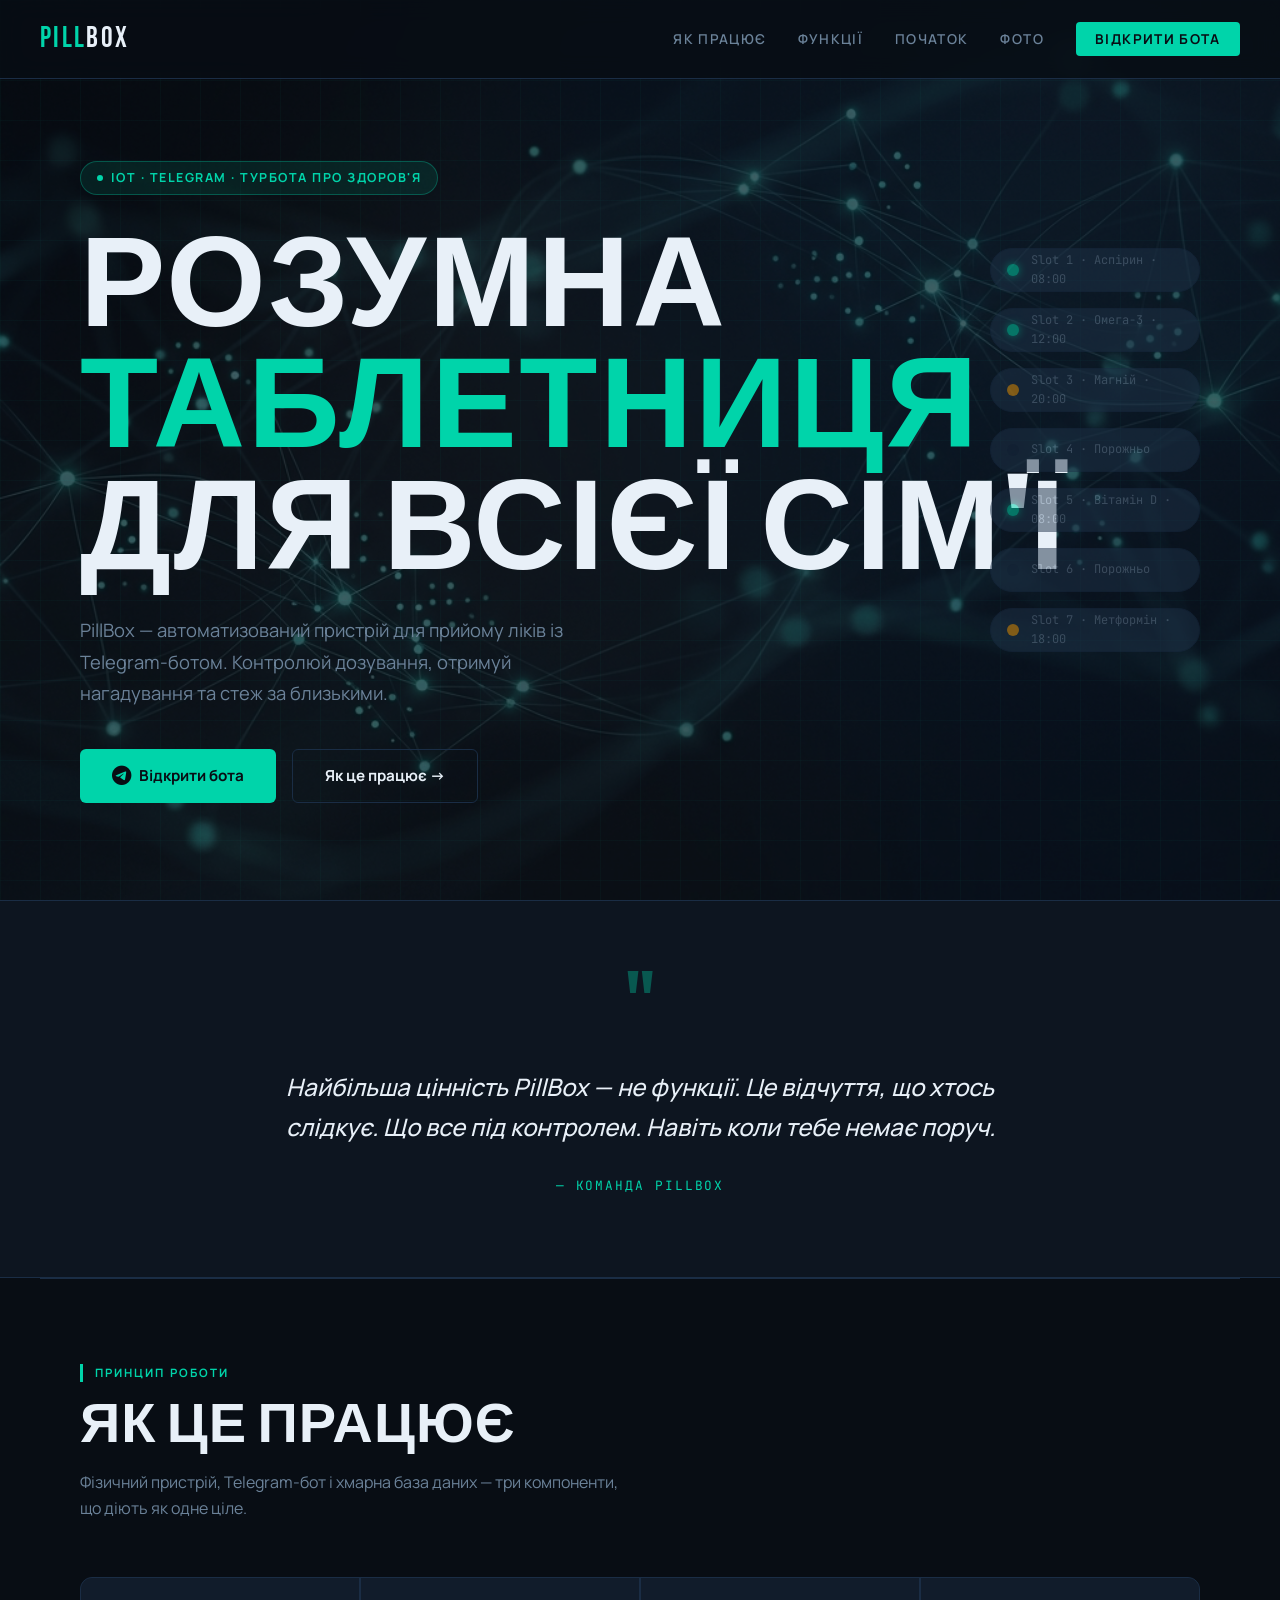
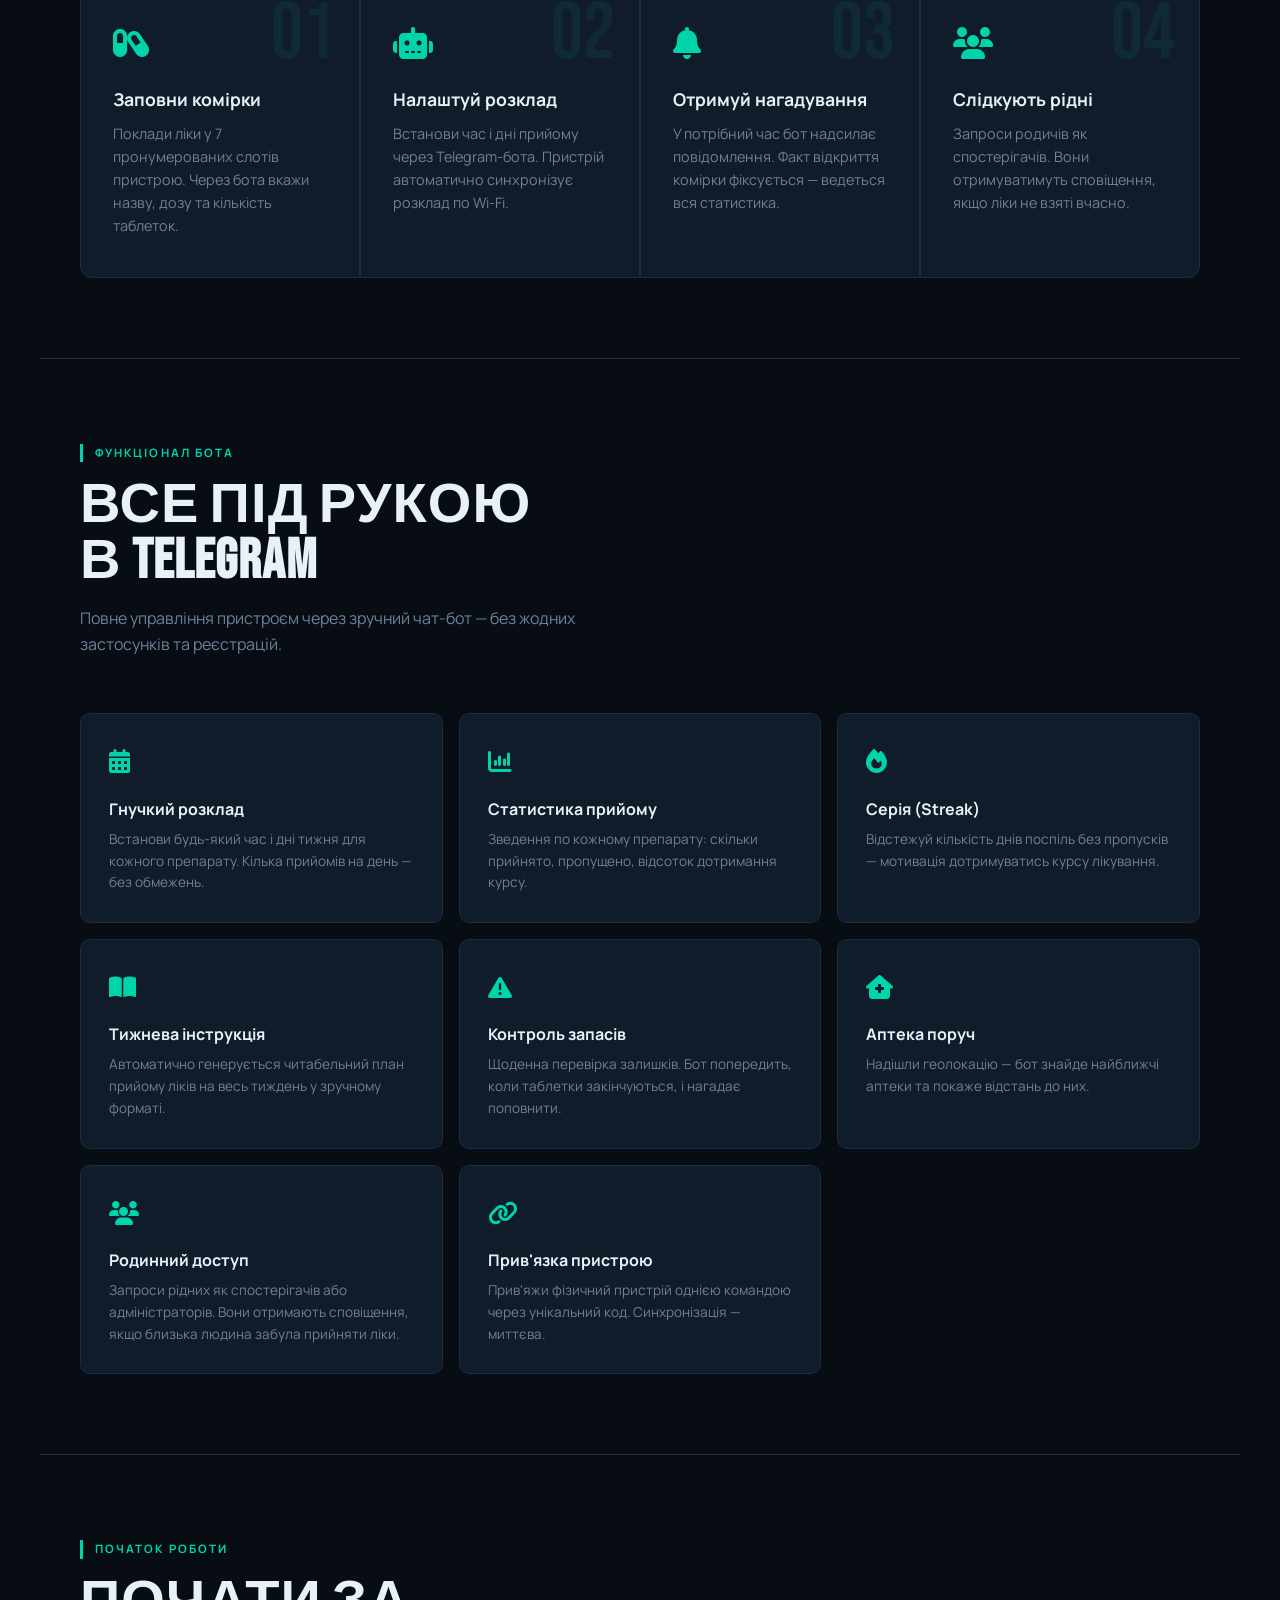
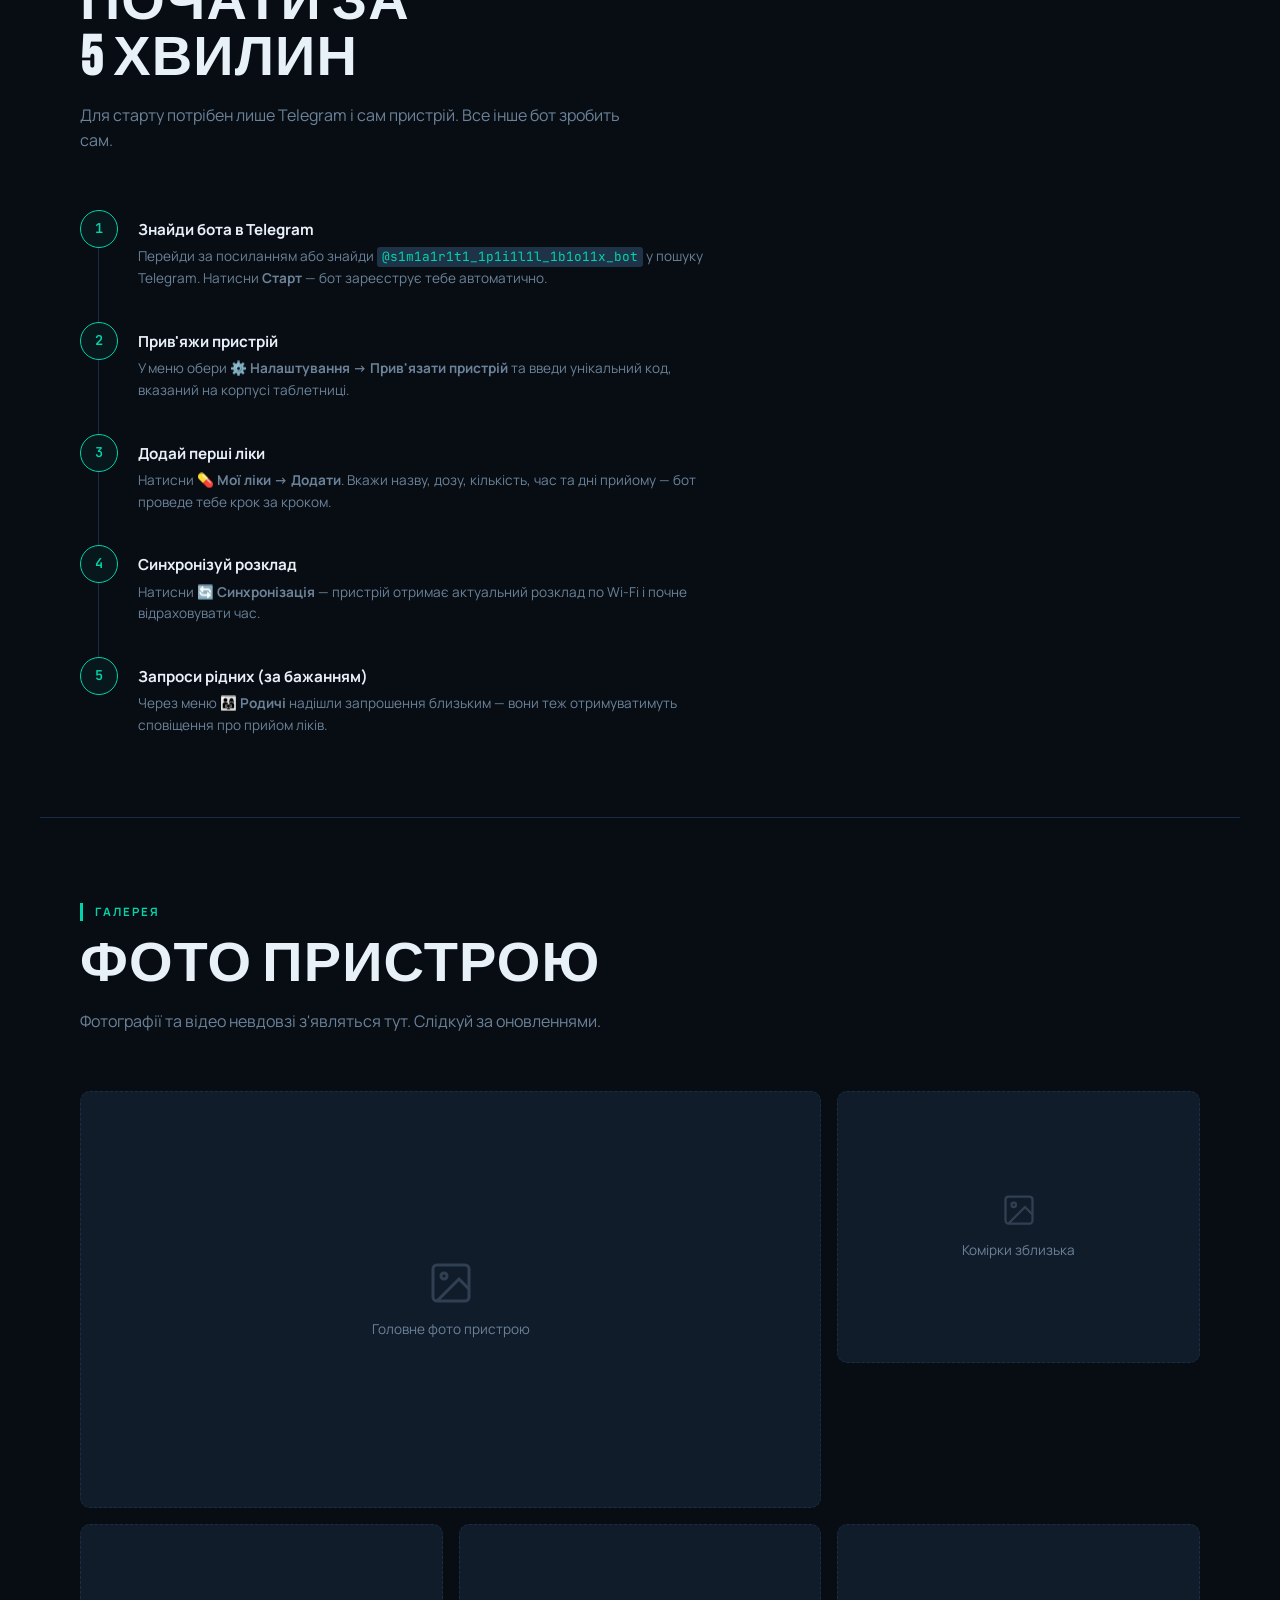
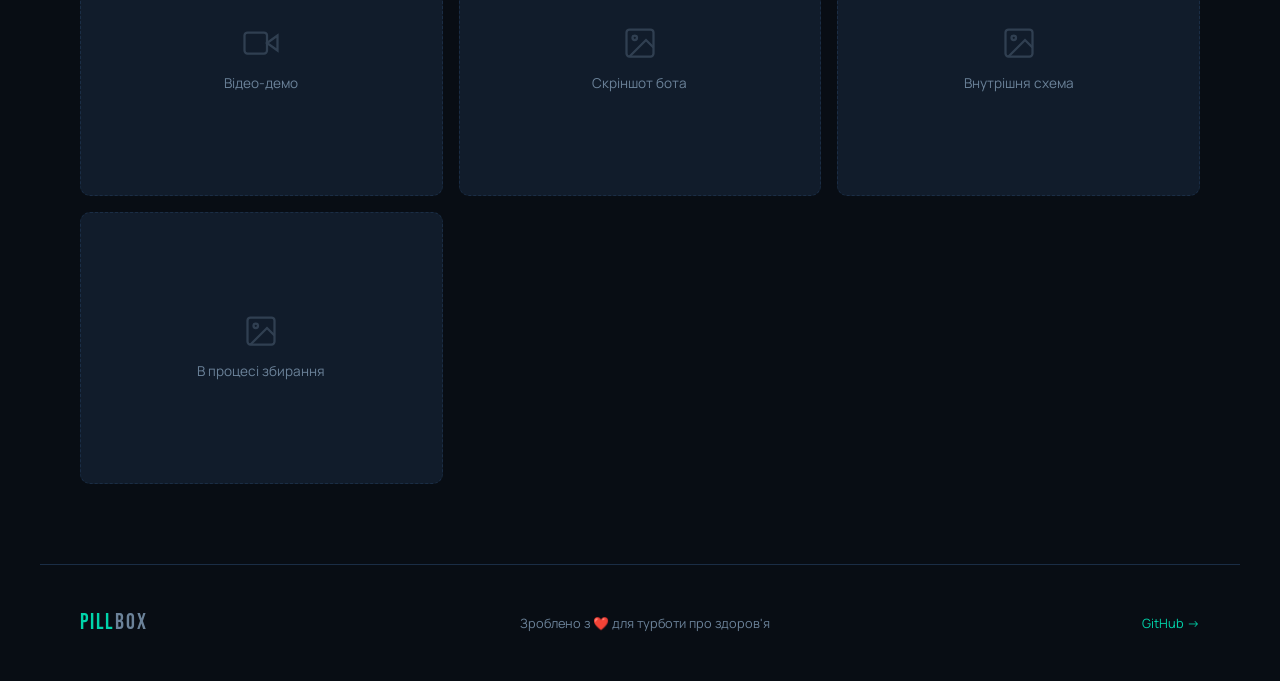
==== commit 7f2ae013: "Font Awesome" ====
--- a/index.html
+++ b/index.html
@@ -14,6 +14,7 @@
 <meta property="og:image" content="https://den611.github.io/Pill_box/images/bg.png">
 <link href="https://fonts.googleapis.com/css2?family=Bebas+Neue&family=Manrope:wght@300;400;500;600;700;800&family=JetBrains+Mono:wght@400;600&display=swap" rel="stylesheet">
 <link rel="stylesheet" href="style.css">
+<link rel="stylesheet" href="https://cdnjs.cloudflare.com/ajax/libs/font-awesome/6.5.1/css/all.min.css">
 </head>
 <body>
 
@@ -36,7 +37,7 @@
   <p class="hero-sub">PillBox — автоматизований пристрій для прийому ліків із Telegram-ботом. Контролюй дозування, отримуй нагадування та стеж за близькими.</p>
   <div class="hero-actions">
     <a href="https://t.me/s1m1a1r1t1_1p1i1l1l_1b1o11x_bot" class="btn btn-primary">
-      <svg width="18" height="18" viewBox="0 0 24 24" fill="currentColor"><path d="M12 0C5.373 0 0 5.373 0 12s5.373 12 12 12 12-5.373 12-12S18.627 0 12 0zm5.894 8.221l-1.97 9.28c-.145.658-.537.818-1.084.508l-3-2.21-1.447 1.394c-.16.16-.295.295-.605.295l.213-3.053 5.56-5.023c.242-.213-.054-.333-.373-.12l-6.869 4.326-2.96-.924c-.643-.204-.657-.643.136-.953l11.57-4.461c.537-.194 1.006.131.833.941z"/></svg>
+      <i class="fa-brands fa-telegram" style="font-size: 1.25rem;"></i>
       Відкрити бота
     </a>
     <a href="#how" class="btn btn-outline">Як це працює →</a>
@@ -72,25 +73,25 @@
   <div class="steps reveal">
     <div class="step">
       <div class="step-num">01</div>
-      <div class="step-icon">💊</div>
+      <div class="step-icon"><i class="fa-solid fa-capsules"></i></div>
       <h3>Заповни комірки</h3>
       <p>Поклади ліки у 7 пронумерованих слотів пристрою. Через бота вкажи назву, дозу та кількість таблеток.</p>
     </div>
     <div class="step">
       <div class="step-num">02</div>
-      <div class="step-icon">🤖</div>
+      <div class="step-icon"><i class="fa-solid fa-robot"></i></div>
       <h3>Налаштуй розклад</h3>
       <p>Встанови час і дні прийому через Telegram-бота. Пристрій автоматично синхронізує розклад по Wi-Fi.</p>
     </div>
     <div class="step">
       <div class="step-num">03</div>
-      <div class="step-icon">🔔</div>
+      <div class="step-icon"><i class="fa-solid fa-bell"></i></div>
       <h3>Отримуй нагадування</h3>
       <p>У потрібний час бот надсилає повідомлення. Факт відкриття комірки фіксується — ведеться вся статистика.</p>
     </div>
     <div class="step">
       <div class="step-num">04</div>
-      <div class="step-icon">👨‍👩‍👧</div>
+      <div class="step-icon"><i class="fa-solid fa-users"></i></div>
       <h3>Слідкують рідні</h3>
       <p>Запроси родичів як спостерігачів. Вони отримуватимуть сповіщення, якщо ліки не взяті вчасно.</p>
     </div>
@@ -106,42 +107,42 @@
   </div>
   <div class="features-grid reveal">
     <div class="feature-card">
-      <span class="feature-icon">📅</span>
+      <span class="feature-icon"><i class="fa-solid fa-calendar-days"></i></span>
       <h3>Гнучкий розклад</h3>
       <p>Встанови будь-який час і дні тижня для кожного препарату. Кілька прийомів на день — без обмежень.</p>
     </div>
     <div class="feature-card">
-      <span class="feature-icon">📊</span>
+      <span class="feature-icon"><i class="fa-solid fa-chart-column"></i></span>
       <h3>Статистика прийому</h3>
       <p>Зведення по кожному препарату: скільки прийнято, пропущено, відсоток дотримання курсу.</p>
     </div>
     <div class="feature-card">
-      <span class="feature-icon">🔥</span>
+      <span class="feature-icon"><i class="fa-solid fa-fire"></i></span>
       <h3>Серія (Streak)</h3>
       <p>Відстежуй кількість днів поспіль без пропусків — мотивація дотримуватись курсу лікування.</p>
     </div>
     <div class="feature-card">
-      <span class="feature-icon">📖</span>
+      <span class="feature-icon"><i class="fa-solid fa-book-open"></i></span>
       <h3>Тижнева інструкція</h3>
       <p>Автоматично генерується читабельний план прийому ліків на весь тиждень у зручному форматі.</p>
     </div>
     <div class="feature-card">
-      <span class="feature-icon">⚠️</span>
+      <span class="feature-icon"><i class="fa-solid fa-triangle-exclamation"></i></span>
       <h3>Контроль запасів</h3>
       <p>Щоденна перевірка залишків. Бот попередить, коли таблетки закінчуються, і нагадає поповнити.</p>
     </div>
     <div class="feature-card">
-      <span class="feature-icon">🏪</span>
+      <span class="feature-icon"><i class="fa-solid fa-house-medical"></i></span>
       <h3>Аптека поруч</h3>
       <p>Надішли геолокацію — бот знайде найближчі аптеки та покаже відстань до них.</p>
     </div>
     <div class="feature-card">
-      <span class="feature-icon">👨‍👩‍👧</span>
+      <span class="feature-icon"><i class="fa-solid fa-users"></i></span>
       <h3>Родинний доступ</h3>
       <p>Запроси рідних як спостерігачів або адміністраторів. Вони отримають сповіщення, якщо близька людина забула прийняти ліки.</p>
     </div>
     <div class="feature-card">
-      <span class="feature-icon">🔗</span>
+      <span class="feature-icon"><i class="fa-solid fa-link"></i></span>
       <h3>Прив'язка пристрою</h3>
       <p>Прив'яжи фізичний пристрій однією командою через унікальний код. Синхронізація — миттєва.</p>
     </div>
--- a/style.css
+++ b/style.css
@@ -150,7 +150,7 @@
 .step { background: var(--card); padding: 2.5rem 2rem; position: relative; transition: background .2s; }
 .step:hover { background: var(--surface); }
 .step-num { font-family: 'Bebas Neue', sans-serif; font-size: 5rem; color: rgba(0,212,170,0.08); line-height: 1; position: absolute; top: 1rem; right: 1.5rem; }
-.step-icon { font-size: 2rem; margin-bottom: 1rem; }
+.step-icon { font-size: 2rem; margin-bottom: 1rem; color: var(--teal); }
 .step h3 { font-size: 1.1rem; font-weight: 700; margin-bottom: 0.5rem; }
 .step p { font-size: 0.9rem; color: var(--muted); line-height: 1.6; }
 
@@ -161,7 +161,7 @@
 .feature-card::before { content: ''; position: absolute; inset: 0; background: linear-gradient(135deg, rgba(0,212,170,0.04), transparent 60%); opacity: 0; transition: opacity .2s; }
 .feature-card:hover { border-color: rgba(0,212,170,0.35); transform: translateY(-3px); }
 .feature-card:hover::before { opacity: 1; }
-.feature-icon { font-size: 1.5rem; margin-bottom: 1rem; display: block; }
+.feature-icon { font-size: 1.5rem; margin-bottom: 1rem; display: block; color: var(--teal); }
 .feature-card h3 { font-size: 1rem; font-weight: 700; margin-bottom: 0.4rem; }
 .feature-card p { font-size: 0.85rem; color: var(--muted); line-height: 1.6; }
 
